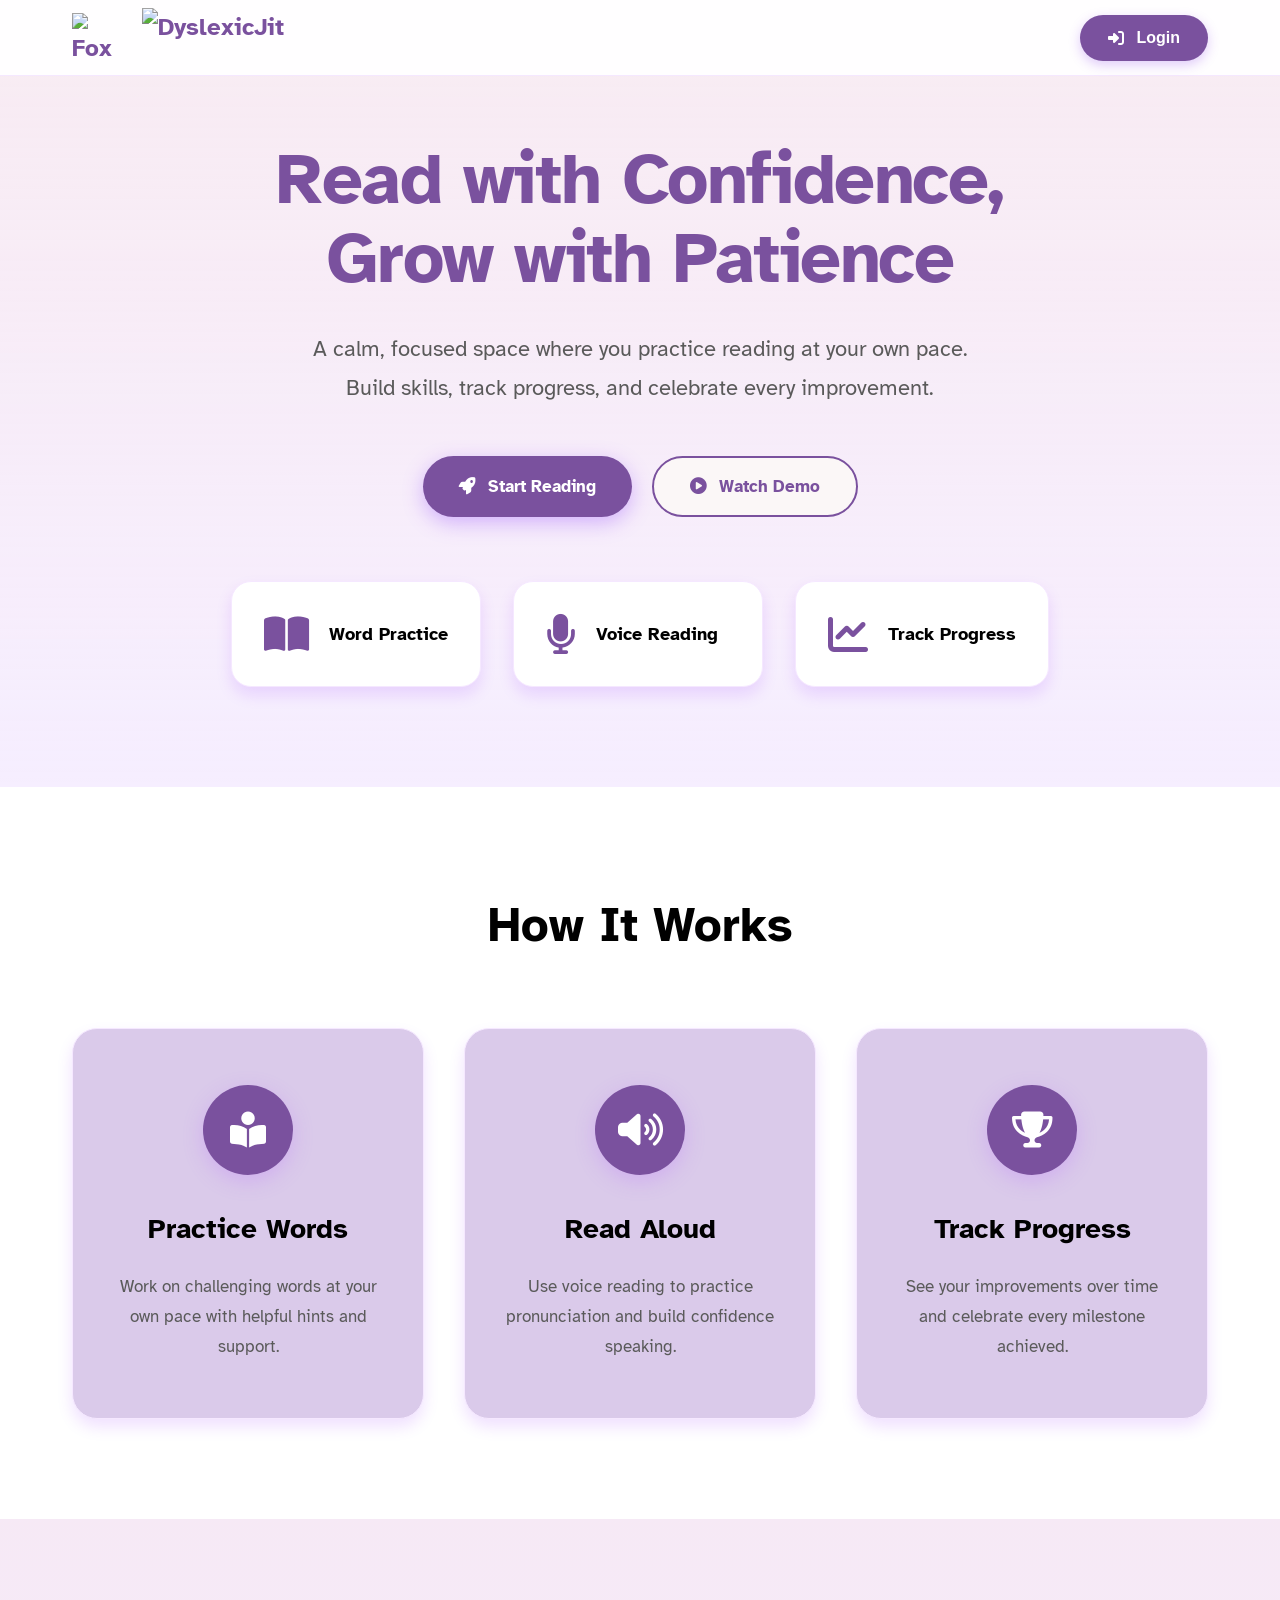
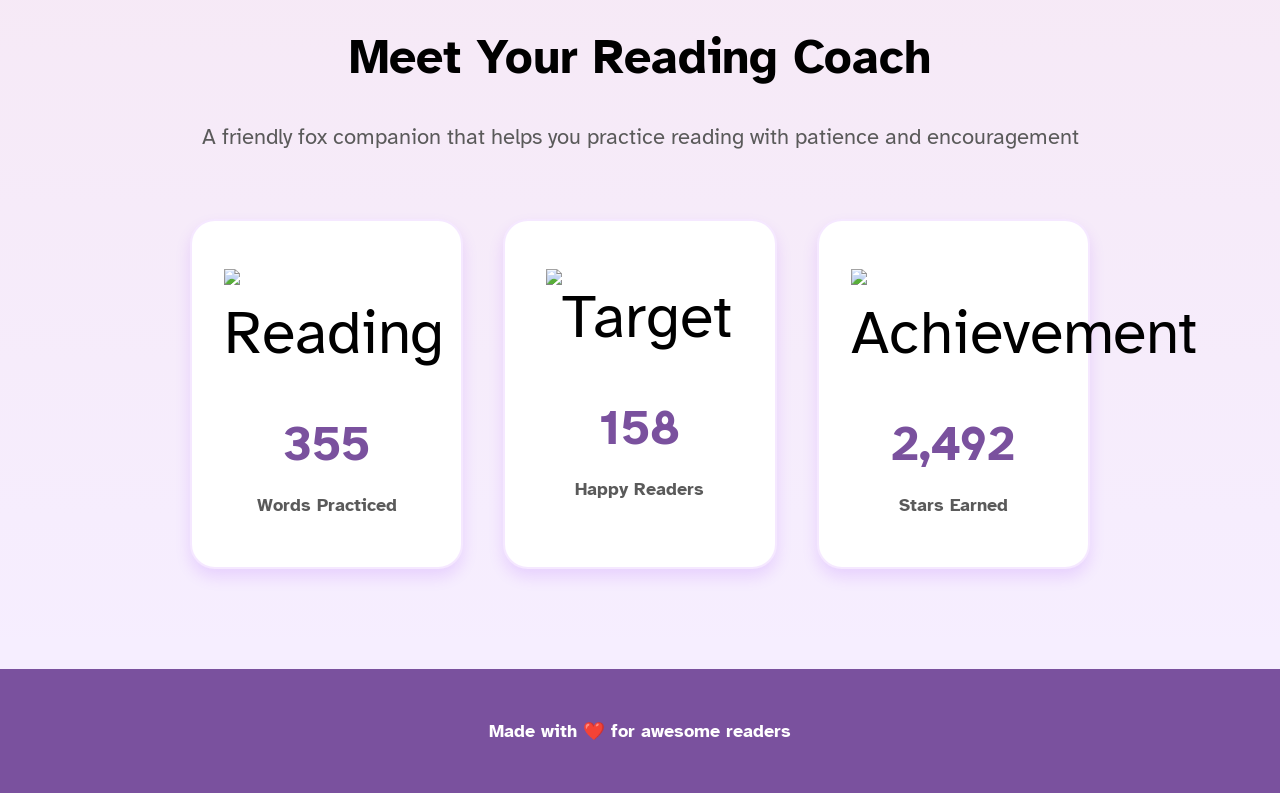
==== index.html @ 6a080bb8 "Add files via upload" ====
<!doctype html>
<html lang="en">
    <head>
        <meta charset="UTF-8" />
        <meta name="viewport" content="width=device-width, initial-scale=1.0" />
        <title>WhatDoDaFoxSay - Your Reading Coach</title>
        <link rel="preconnect" href="https://fonts.googleapis.com" />
        <link rel="preconnect" href="https://fonts.gstatic.com" crossorigin />
        <link
            href="https://fonts.googleapis.com/css2?family=Atkinson+Hyperlegible:wght@400;700&display=swap"
            rel="stylesheet"
        />
        <link rel="stylesheet" href="styles.css" />
        <link
            href="https://cdnjs.cloudflare.com/ajax/libs/font-awesome/6.4.0/css/all.min.css"
            rel="stylesheet"
        />
        <script src="https://cdn.auth0.com/js/auth0-spa-js/2.0/auth0-spa-js.production.js"></script>
        <script src="https://webgazer.cs.brown.edu/webgazer.js"></script>
    </head>
    <body>
        <nav class="navbar">
            <div class="nav-container">
                <div class="nav-logo">
                    <img src="Assets/icon-image piqi.svg" alt="Fox" class="logo-icon-img">
                    <img src="Assets/piqi logo.svg" alt="DyslexicJit" class="logo-image">
                </div>
                <div class="nav-actions">
                    <button id="loginBtn" class="login-btn">
                        <i class="fas fa-sign-in-alt"></i>
                        <span>Login</span>
                    </button>
                </div>
            </div>
        </nav>

        <section class="hero">
            <div class="container">
                <div class="hero-content">
                    <h1>Read with Confidence, Grow with Patience</h1>
                    <p class="hero-subtitle">
                        A calm, focused space where you practice reading at your
                        own pace. Build skills, track progress, and celebrate
                        every improvement.
                    </p>
                    <div class="hero-actions">
                        <button id="startReadingBtn" class="btn-primary">
                            <i class="fas fa-rocket"></i>
                            Start Reading
                        </button>
                        <button class="btn-secondary">
                            <i class="fas fa-play-circle"></i>
                            Watch Demo
                        </button>
                    </div>
                </div>
                <div class="hero-visual">
                    <div class="floating-card">
                        <i class="fas fa-book-open"></i>
                        <span>Word Practice</span>
                    </div>
                    <div class="floating-card">
                        <i class="fas fa-microphone"></i>
                        <span>Voice Reading</span>
                    </div>
                    <div class="floating-card">
                        <i class="fas fa-chart-line"></i>
                        <span>Track Progress</span>
                    </div>
                </div>
            </div>
        </section>

        <!-- Features Section -->
        <section class="features">
            <div class="container">
                <h2>How It Works</h2>
                <div class="features-grid">
                    <div class="feature-card">
                        <div class="feature-icon">
                            <i class="fas fa-book-reader"></i>
                        </div>
                        <h3>Practice Words</h3>
                        <p>
                            Work on challenging words at your own pace with
                            helpful hints and support.
                        </p>
                    </div>
                    <div class="feature-card">
                        <div class="feature-icon">
                            <i class="fas fa-volume-up"></i>
                        </div>
                        <h3>Read Aloud</h3>
                        <p>
                            Use voice reading to practice pronunciation and
                            build confidence speaking.
                        </p>
                    </div>
                    <div class="feature-card">
                        <div class="feature-icon">
                            <i class="fas fa-trophy"></i>
                        </div>
                        <h3>Track Progress</h3>
                        <p>
                            See your improvements over time and celebrate every
                            milestone achieved.
                        </p>
                    </div>
                </div>
            </div>
        </section>

        <section class="voice-query" id="voiceSection">
            <div class="container">
                <div class="voice-interface">
                    <h2>Meet Your Reading Coach</h2>
                    <p>
                        A friendly fox companion that helps you practice reading
                        with patience and encouragement
                    </p>

                    <div class="stats-preview">
                        <div class="stat-card">
                            <div class="stat-icon"><img src="Assets/Books.png" alt="Reading"></div>
                            <div class="stat-number" id="wordsCount">1,234</div>
                            <div class="stat-label">Words Practiced</div>
                        </div>
                        <div class="stat-card">
                            <div class="stat-icon"><img src="Assets/Target.png" alt="Target"></div>
                            <div class="stat-number" id="kidsCount">567</div>
                            <div class="stat-label">Happy Readers</div>
                        </div>
                        <div class="stat-card">
                            <div class="stat-icon"><img src="Assets/Star.png" alt="Achievement"></div>
                            <div class="stat-number" id="starsCount">8,901</div>
                            <div class="stat-label">Stars Earned</div>
                        </div>
                    </div>
                </div>
            </div>
        </section>

        <footer class="app-footer">
            <div class="container">
                <p>Made with ❤️ for awesome readers</p>
            </div>
        </footer>

        <script src="script.js"></script>
    </body>
</html>
---- styles.css ----
/* Reset and Base Styles */
* {
    margin: 0;
    padding: 0;
    box-sizing: border-box;
}

:root {
    /* New Color Palette */
    --primary-orange: #7A519E;
    --secondary-orange: #B790DD;
    --dark-orange: #6b3f92;
    --accent-coral: #7A519E;
    --dark-coral: #7A519E;
    --light-orange: #dacaea;
    --cream: #efeaf9;
    --cyan: #67CDF6;
    --green: #8AC641;
    --text-primary: #000000;
    --text-secondary: #5A5A5A;
    --background: #f6eeff;
    --card-background: #FFFFFF;
    --border: #f5e8ff;
    --shadow: 0 8px 16px rgba(132, 0, 255, 0.12);
    --shadow-lg: 0 20px 40px rgba(206, 93, 251, 0.18);
}

body {
    font-family: 'Atkinson Hyperlegible', sans-serif;
    line-height: 1.6;
    color: var(--text-primary);
    background: var(--background);
    overflow-x: hidden;
}

.container {
    max-width: 1200px;
    margin: 0 auto;
    padding: 0 2rem;
}

/* Navigation */
.navbar {
    position: fixed;
    top: 0;
    width: 100%;
    background: rgba(255, 255, 255, 0.98);
    backdrop-filter: blur(20px);
    z-index: 1000;
    border-bottom: 1px solid var(--border);
    box-shadow: 0 2px 10px rgba(0, 0, 0, 0.05);
}

.nav-container {
    max-width: 1200px;
    margin: 0 auto;
    padding: 0 2rem;
    display: flex;
    justify-content: space-between;
    align-items: center;
    height: 75px;
}

.nav-logo {
    display: flex;
    align-items: center;
    gap: 0.75rem;
    font-size: 1.5rem;
    font-weight: 700;
    color: var(--accent-coral);
    cursor: pointer;
}

.nav-logo .logo-image {
    height: 60px !important;
    width: auto;
    max-width: 150px !important;
    margin: 0 !important;
    padding: 0 !important;
}

.nav-logo .logo-icon-img {
    height: 50px;
    width: 50px;
    object-fit: contain;
    margin-right: 0.5rem;
}

.logo-icon {
    font-size: 2rem;
}

.login-btn {
    display: flex;
    align-items: center;
    gap: 0.75rem;
    background: var(--accent-coral);
    color: white;
    border: none;
    padding: 0.875rem 1.75rem;
    border-radius: 50px;
    font-weight: 600;
    font-size: 1rem;
    cursor: pointer;
    transition: all 0.3s ease;
    box-shadow: 0 4px 12px rgba(126, 46, 230, 0.25);
    text-decoration: none;
}

.login-btn:hover {
    background: var(--dark-coral);
    box-shadow: 0 8px 20px rgba(142, 66, 255, 0.35);
}

/* Hero Section */
.hero {
    padding: 140px 0 100px;
    background: 
        linear-gradient(180deg, rgba(255, 229, 212, 0.3) 0%, transparent 100%),
        url('Assets/New Bg.gif') center/cover no-repeat;
    position: relative;
}

.hero-content {
    text-align: center;
    max-width: 1000px;
    margin: 0 auto;
}

.hero-content h1 {
    font-size: 4.5rem;
    font-weight: 800;
    line-height: 1.1;
    margin-bottom: 2rem;
    color: var(--primary-orange);
    letter-spacing: -0.02em;
    max-width: 900px;
    margin-left: auto;
    margin-right: auto;
}

.hero-subtitle {
    font-size: 1.35rem;
    color: var(--text-secondary);
    margin-bottom: 3rem;
    line-height: 1.8;
    max-width: 700px;
    margin-left: auto;
    margin-right: auto;
}

.hero-actions {
    display: flex;
    gap: 1.25rem;
    justify-content: center;
    flex-wrap: wrap;
}

.btn-primary, .btn-secondary {
    display: flex;
    align-items: center;
    gap: 0.75rem;
    padding: 1.125rem 2.25rem;
    border-radius: 50px;
    font-weight: 600;
    font-size: 1.05rem;
    border: none;
    cursor: pointer;
    transition: all 0.3s ease;
    text-decoration: none;
    font-family: 'Atkinson Hyperlegible', sans-serif;
}

.btn-primary {
    background: var(--primary-orange);
    color: white;
    box-shadow: 0 6px 20px rgba(142, 66, 255, 0.35);
}

.btn-primary:hover {
    background: var(--dark-orange);
    box-shadow: 0 10px 30px rgba(57, 31, 224, 0.45);
}

.btn-secondary {
    background: rgb(251, 247, 247);
    color: var(--accent-coral);
    border: 2px solid var(--primary-orange);
}

.btn-secondary:hover {
    background: var(--light-orange);
}

/* Hero Visual - Static Cards */
.hero-visual {
    display: flex;
    justify-content: center;
    gap: 2rem;
    margin-top: 4rem;
    flex-wrap: wrap;
}

.floating-card {
    background: white;
    padding: 2rem;
    border-radius: 20px;
    box-shadow: var(--shadow);
    display: flex;
    align-items: center;
    gap: 1.25rem;
    transition: all 0.3s ease;
    border: 1px solid var(--border);
    min-width: 250px;
}

.floating-card:hover {
    transform: translateY(-5px);
    box-shadow: var(--shadow-lg);
    border-color: var(--primary-orange);
}

.floating-card i {
    font-size: 2.5rem;
    color: var(--primary-orange);
}

.floating-card span {
    font-weight: 600;
    color: var(--text-primary);
    font-size: 1.1rem;
}

/* Features Section */
.features {
    padding: 100px 0;
    background: var(--card-background);
}

.features h2 {
    text-align: center;
    font-size: 3rem;
    font-weight: 700;
    margin-bottom: 4rem;
    color: var(--text-primary);
}

.features-grid {
    display: grid;
    grid-template-columns: repeat(auto-fit, minmax(350px, 1fr));
    gap: 2.5rem;
}

.feature-card {
    text-align: center;
    padding: 3.5rem 2.5rem;
    border-radius: 25px;
    background: var(--light-orange);
    box-shadow: var(--shadow);
    transition: all 0.3s ease;
    border: 1px solid var(--border);
}

.feature-card:hover {
    transform: translateY(-5px);
    box-shadow: var(--shadow-lg);
    background: var(--secondary-orange);
}

.feature-icon {
    width: 90px;
    height: 90px;
    margin: 0 auto 2rem;
    background: var(--primary-orange);
    border-radius: 50%;
    display: flex;
    align-items: center;
    justify-content: center;
    box-shadow: 0 6px 20px rgba(180, 94, 255, 0.25);
}

.feature-icon i {
    font-size: 2.25rem;
    color: white;
}

.feature-card h3 {
    font-size: 1.75rem;
    font-weight: 700;
    margin-bottom: 1.25rem;
    color: var(--text-primary);
}

.feature-card p {
    color: var(--text-secondary);
    line-height: 1.8;
    font-size: 1.05rem;
}

/* Voice Query Section - Repurposed for Stats */
.voice-query {
    padding: 100px 0;
    background: linear-gradient(180deg, rgba(255, 140, 66, 0.05) 0%, transparent 100%);
}

.voice-interface {
    max-width: 1000px;
    margin: 0 auto;
}

.voice-interface h2 {
    font-size: 3rem;
    font-weight: 700;
    margin-bottom: 1.5rem;
    color: var(--text-primary);
    text-align: center;
}

.voice-interface > p {
    font-size: 1.35rem;
    color: var(--text-secondary);
    margin-bottom: 4rem;
    text-align: center;
}

/* Stats Preview */
.stats-preview {
    display: grid;
    grid-template-columns: repeat(auto-fit, minmax(250px, 1fr));
    gap: 2.5rem;
    max-width: 900px;
    margin: 0 auto;
}

.stat-card {
    background: white;
    padding: 3rem 2rem;
    border-radius: 25px;
    box-shadow: var(--shadow);
    text-align: center;
    border: 2px solid var(--border);
    transition: all 0.3s ease;
}

.stat-card:hover {
    transform: scale(1.02);
    box-shadow: var(--shadow-lg);
    border-color: var(--primary-orange);
}

.stat-icon {
    font-size: 3.8125rem;
    margin-bottom: 1.5rem;
    display: block;
}

.stat-icon img {
    width: 3.8125rem;
    height: 3.8125rem;
    object-fit: contain;
}

.stat-number {
    font-size: 3rem;
    font-weight: 700;
    color: var(--accent-coral);
    margin-bottom: 0.5rem;
}

.stat-label {
    font-size: 1.1rem;
    color: var(--text-secondary);
    font-weight: 600;
}

/* Footer */
.app-footer {
    background: var(--accent-coral);
    color: white;
    padding: 3rem 0;
    text-align: center;
    font-size: 1.1rem;
    font-weight: 600;
}

/* Animations */
@keyframes fadeInUp {
    from {
        opacity: 0;
        transform: translateY(30px);
    }
    to {
        opacity: 1;
        transform: translateY(0);
    }
}

.animate-in {
    animation: fadeInUp 0.6s ease-out forwards;
}

/* Responsive Design */
@media (max-width: 768px) {
    .hero-content h1 {
        font-size: 2.5rem;
    }
    
    .hero-subtitle {
        font-size: 1.1rem;
    }
    
    .hero-visual {
        flex-direction: column;
        align-items: center;
    }
    
    .features-grid {
        grid-template-columns: 1fr;
    }
    
    .stats-preview {
        grid-template-columns: 1fr;
    }
    
    .logo-icon {
        font-size: 2rem;
    }
}
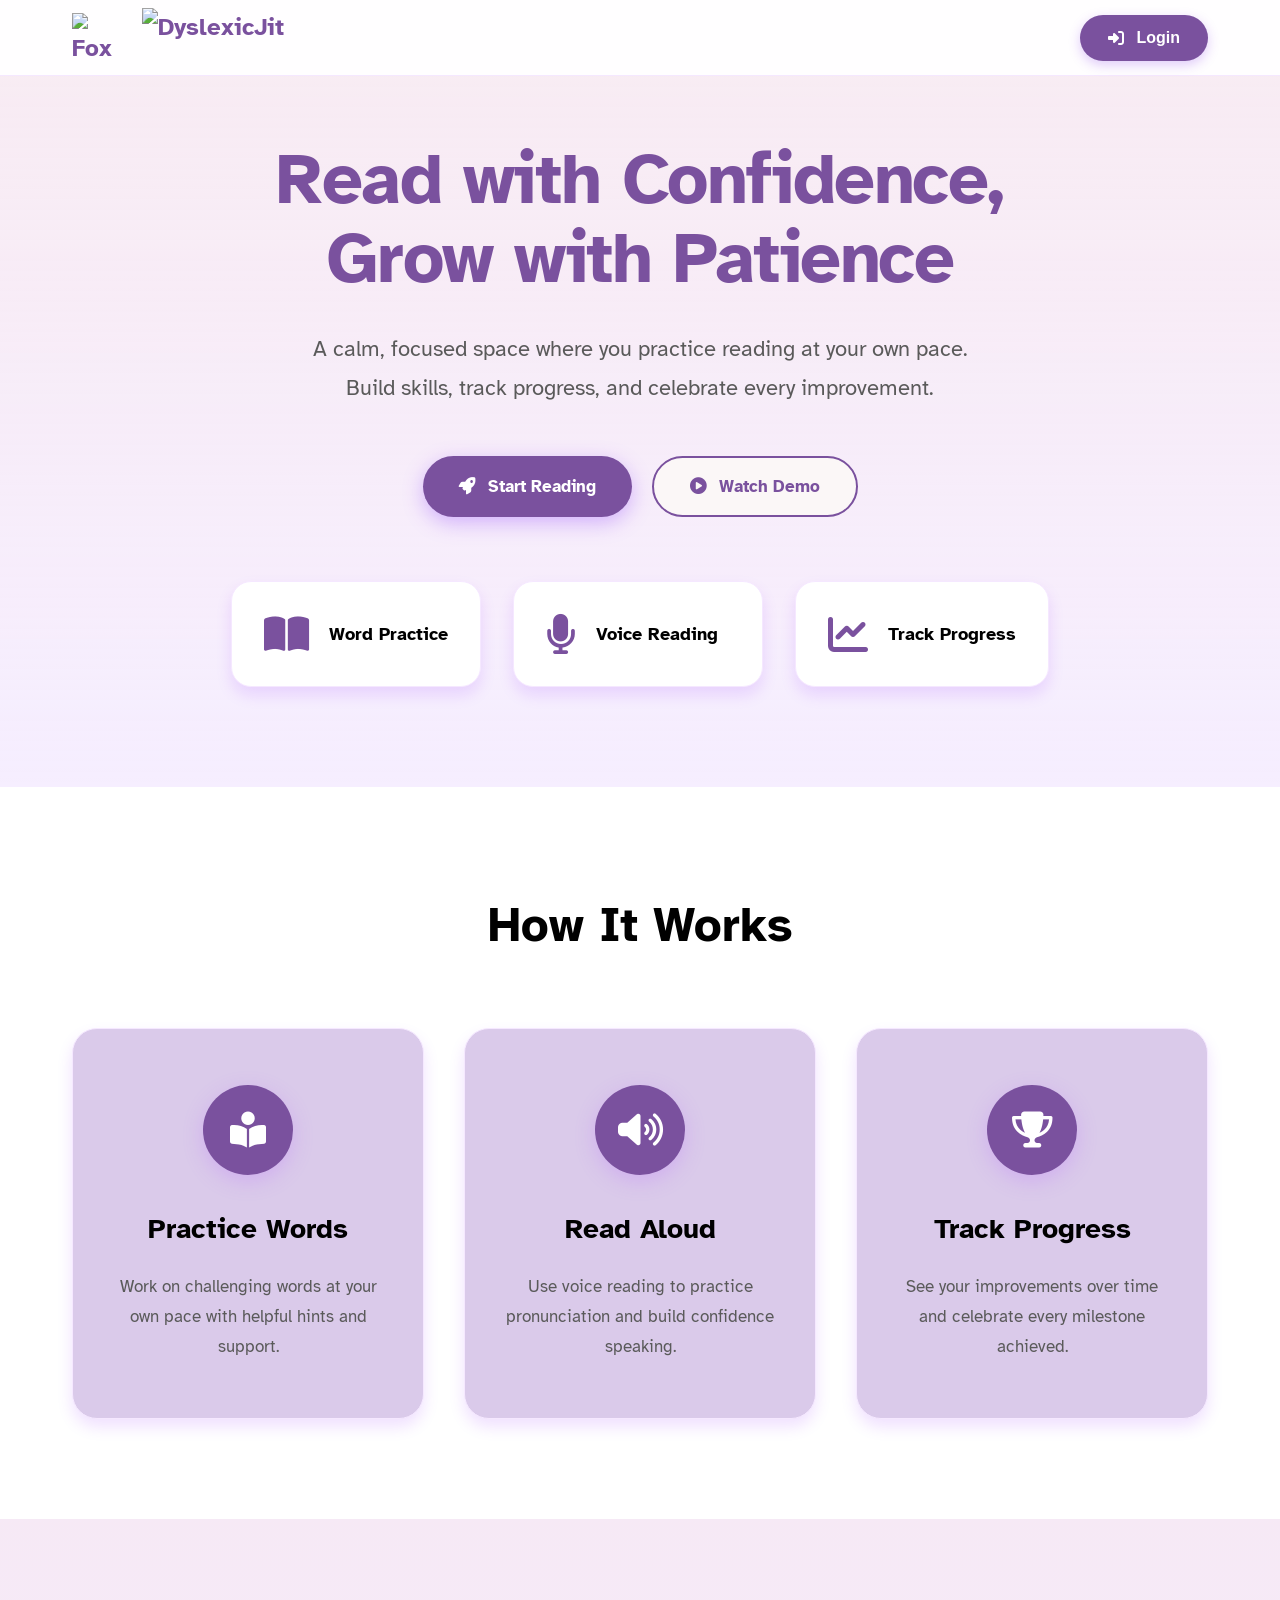
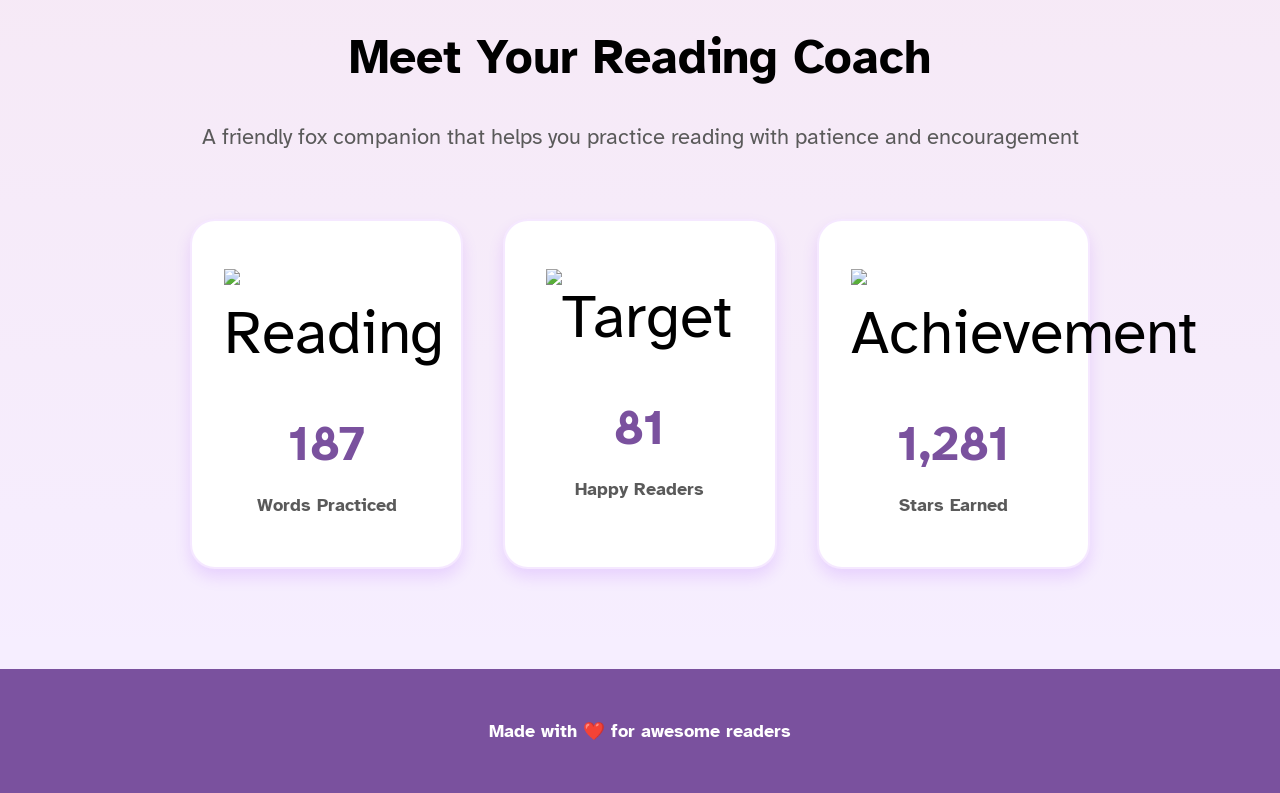
==== commit 93cad4ed: "Add files via upload" ====
--- a/index.html
+++ b/index.html
@@ -3,7 +3,7 @@
     <head>
         <meta charset="UTF-8" />
         <meta name="viewport" content="width=device-width, initial-scale=1.0" />
-        <title>WhatDoDaFoxSay - Your Reading Coach</title>
+        <title>piqi-eyes - Your Reading Coach</title>
         <link rel="preconnect" href="https://fonts.googleapis.com" />
         <link rel="preconnect" href="https://fonts.gstatic.com" crossorigin />
         <link
